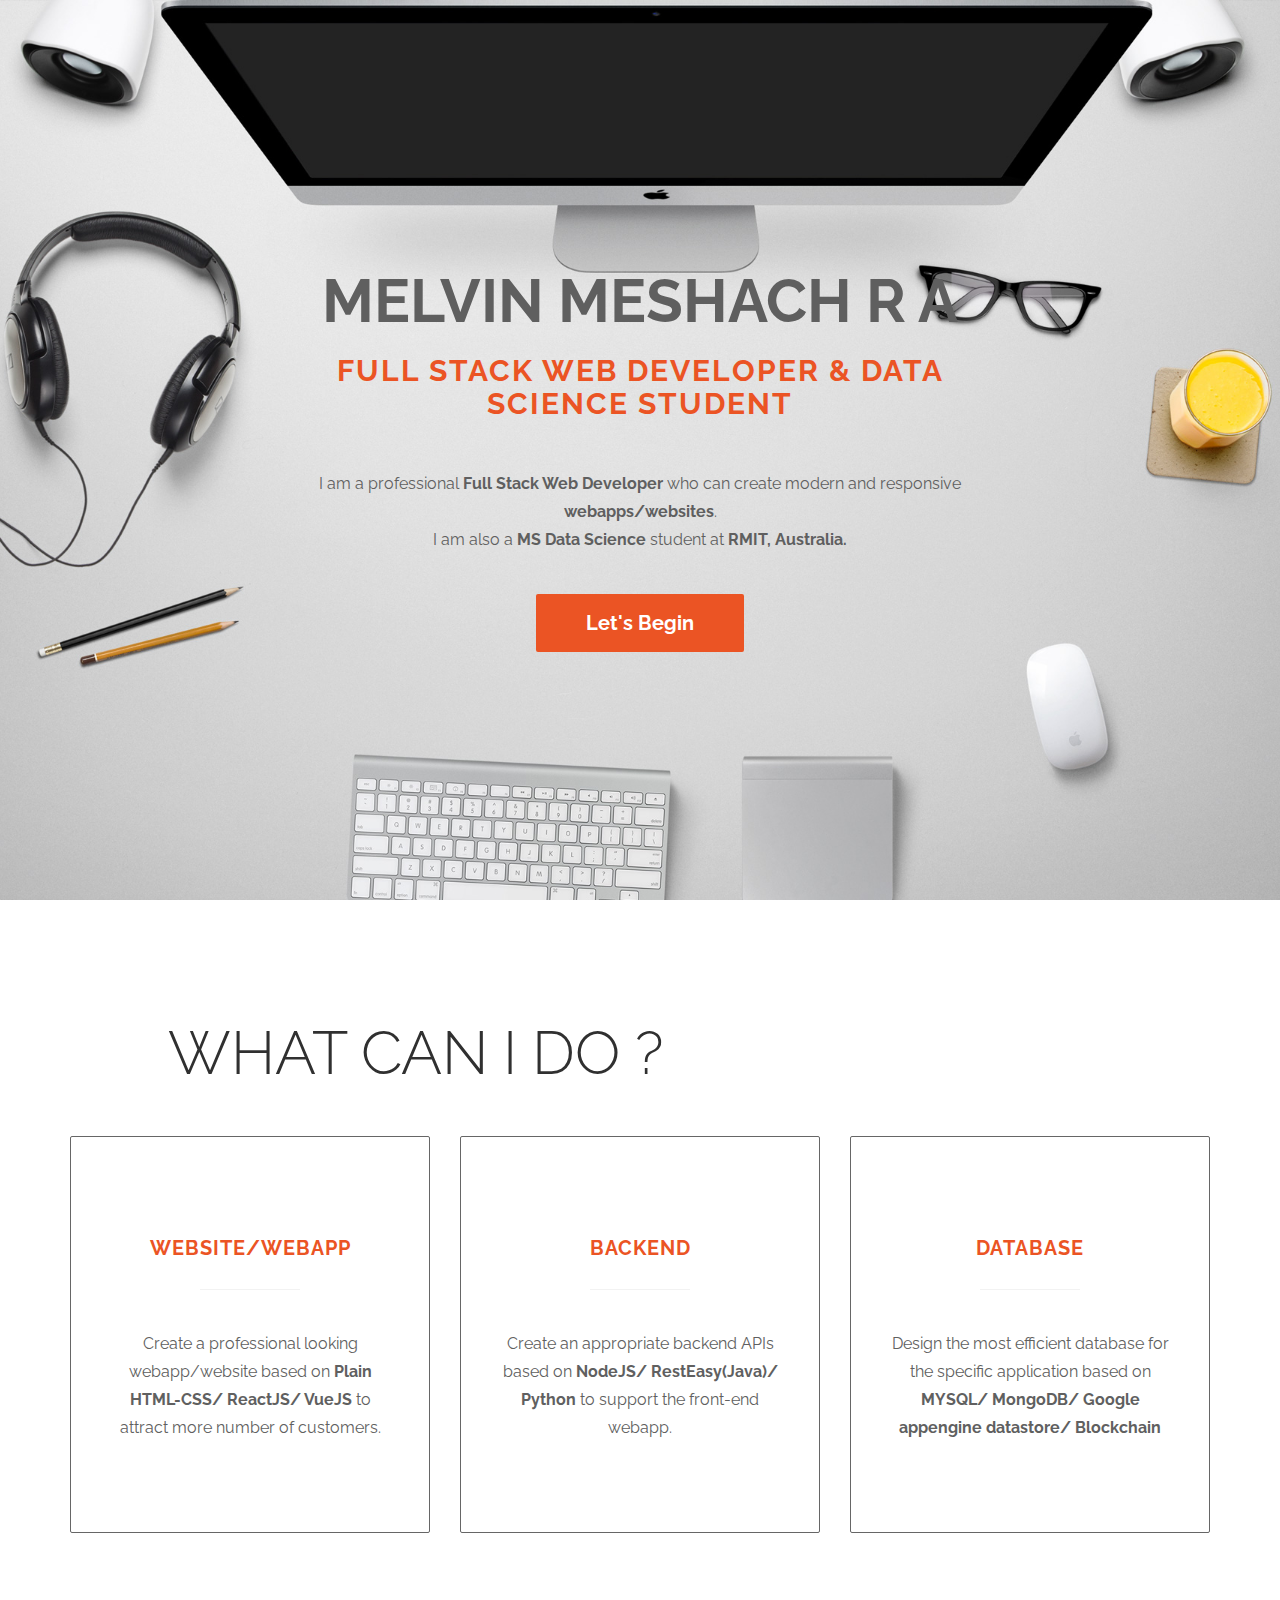
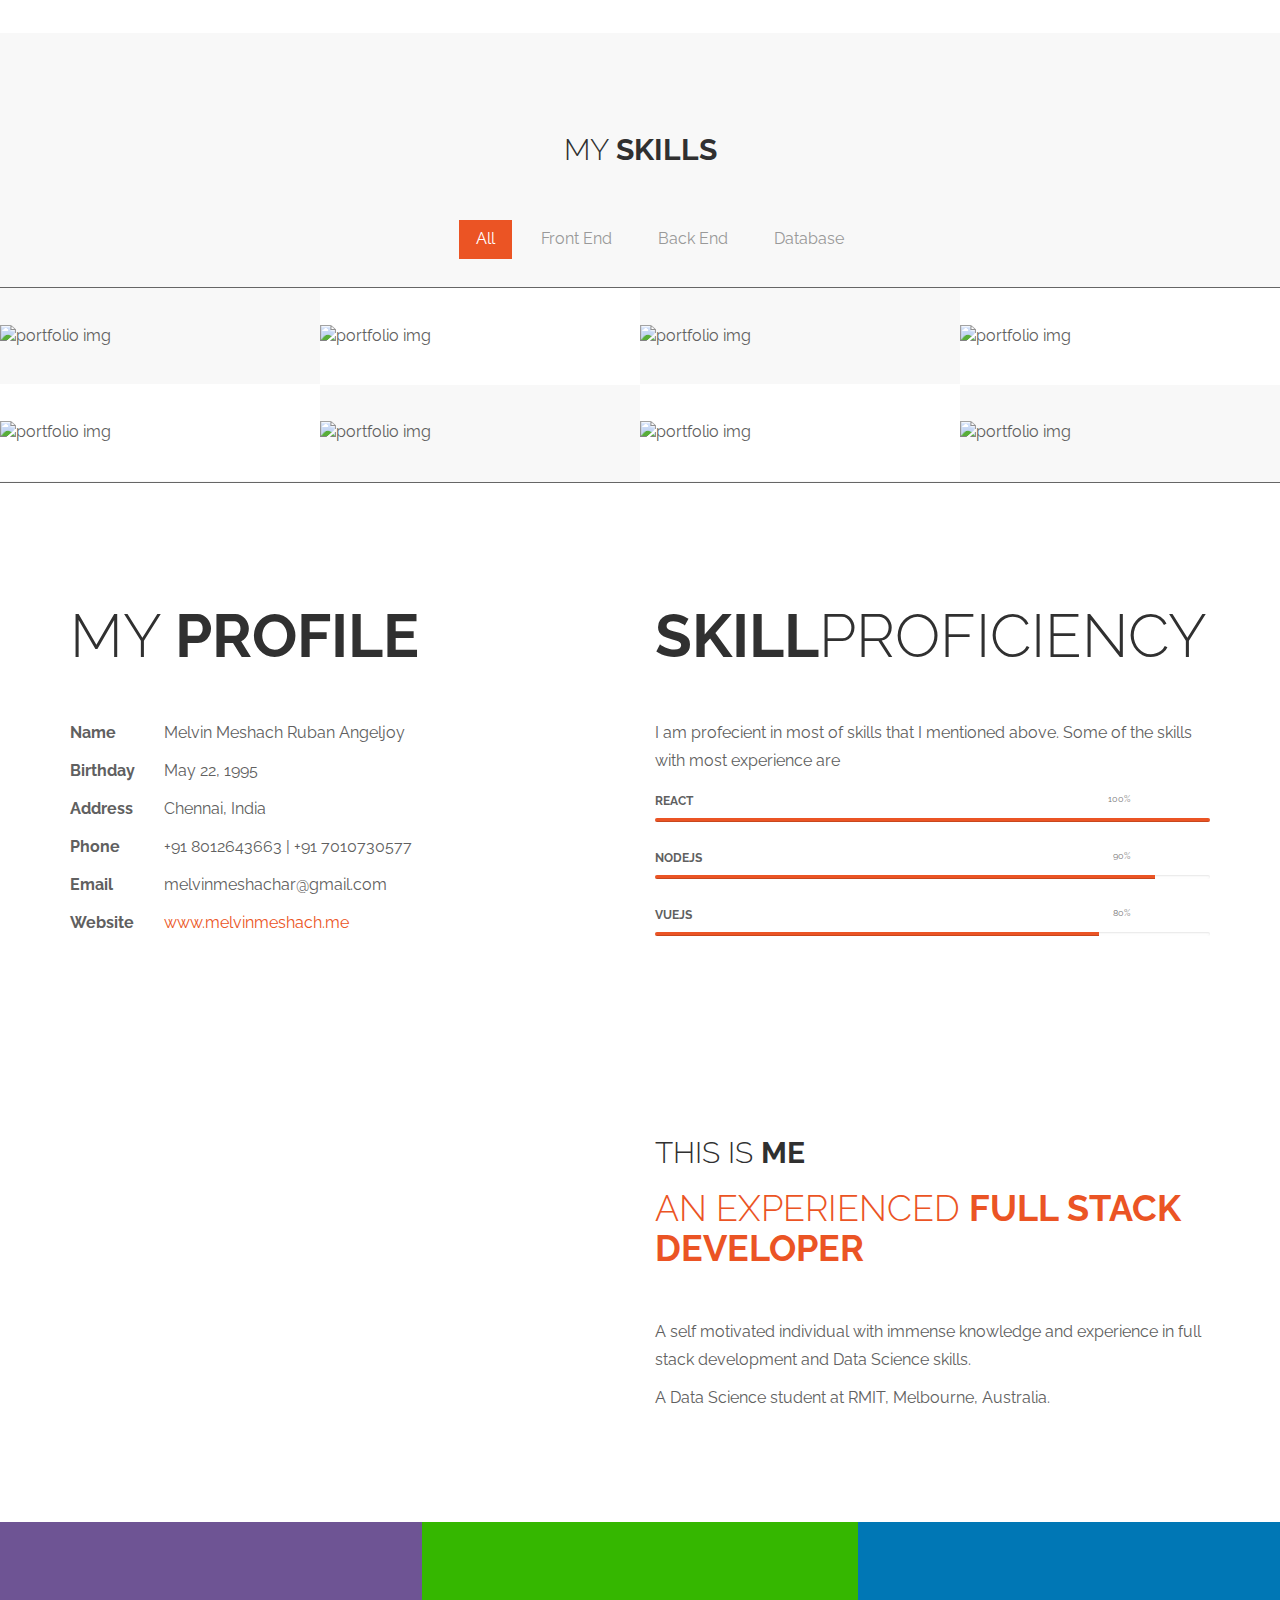
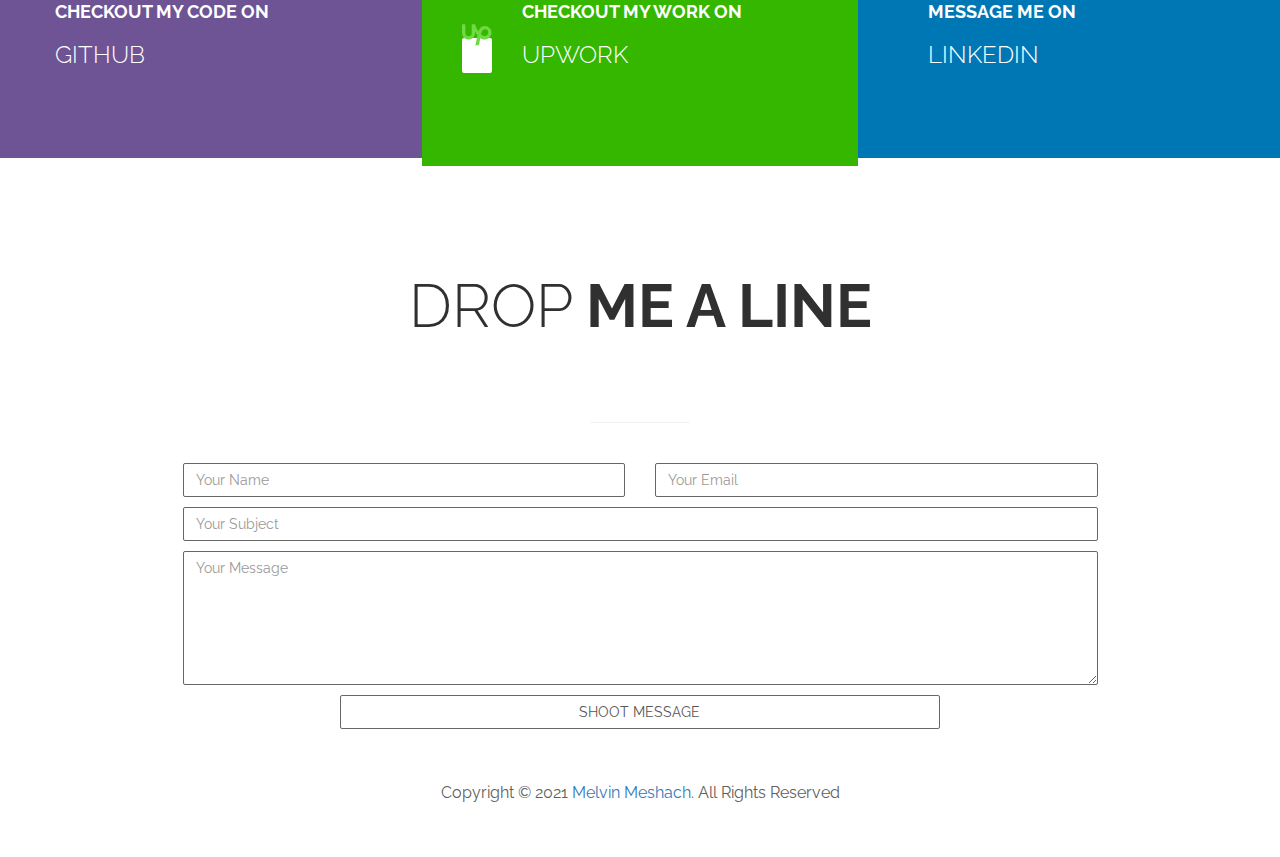
==== index.html @ d0a08695 "Fixed folder issue" ====
<!DOCTYPE html>
<html lang="en">
<head>
	<meta charset="utf-8">
	<meta http-equiv="X-UA-Compatible" content="IE=Edge">
	<meta name="viewport" content="width=device-width, initial-scale=1">
	<meta name="keywords" content="">
	<meta name="description" content="">
	<!-- SITE TITLE -->
	<title>Melvin Meshach's Personal Website</title>

	<!-- STYLESHEETS -->
	<link rel="stylesheet" href="./css/bootstrap.min.css">
	<!-- <link rel="stylesheet" href="css/font-awesome.min1.css"> -->
	<link rel="stylesheet" href="./css/templatemo-style.css">
	<script src="https://kit.fontawesome.com/ac8b53b474.js" crossorigin="anonymous"></script>
	<link href='//fonts.googleapis.com/css?family=Raleway:400,300,600,700' rel='stylesheet' type='text/css'>
<!-- 

Ultra Profile


-->
</head>
<body data-spy="scroll" data-target="#rock-navigation">
	<!-- START NAVIGATION -->
	<div class="navbar navbar-default bs-dos-nav navbar-fixed-top sticky-navigation" role="navigation">
		<div class="container">

			<div class="navbar-header">
				<button class="navbar-toggle" data-toggle="collapse" data-target="#rock-navigation">
					<span class="icon icon-bar"></span>
					<span class="icon icon-bar"></span>
					<span class="icon icon-bar"></span>
				</button>
				<a href="#" class="navbar-brand">Melvin's Profile</a>
			</div>
			<nav class="collapse navbar-collapse" id="rock-navigation">
				<ul class="nav navbar-nav navbar-right main-navigation text-uppercase">
					<li><a href="#home" class="smoothScroll">Home</a></li>
					<li><a href="#work" class="smoothScroll">What can I do?</a></li>
					<li><a href="#myskills" class="smoothScroll">My Skills</a></li>
					<li><a href="#myprofile" class="smoothScroll">My Profile</a></li>
					<li><a href="#about" class="smoothScroll">About</a></li>
					<li><a href="#contact" class="smoothScroll">Contact</a></li>
				</ul>
			</nav>

		</div>
	</div>
	<!-- END NAVIGATION -->

	<!-- START HOME -->
	<section id="home" class="home">
		<div class="container">
			<div class="row">
				<div class="col-md-2 col-sm-1"></div>
				<div class="col-md-8 col-sm-10">
					<h1 class="tm-home-title"><strong>Melvin Meshach R A</strong></h1>
					<h2 class="tm-home-subtitle">Full stack web developer & Data Science Student</h2>
					<p>I am a professional <strong>Full Stack Web Developer</strong> who can create modern and responsive <strong>webapps/websites</strong>.
					<br>
					I am also a <strong>MS Data Science</strong> student at <strong>RMIT, Australia.</strong><br></p>
					<a href="#work" class="btn btn-default smoothScroll tm-view-more-btn">Let's Begin</a>
				</div>
				<div class="col-md-2 col-sm-1"></div>
			</div>
		</div>
	</section>
	<!-- END HOME -->

	<!-- START work -->
	<section id="work" class="tm-padding-top-bottom-100">
		<div class="container">
			<div class="row">
				<div class="col-md-offset-1 col-md-11">
					<h2 class="title">What can I do ?</h2>		
					<!-- <h2 class="tm-home-subtitle">What can I do ?</h2>				 -->
				</div>
				<div class="col-md-4 col-sm-4">
					<div class="work-wrapper">
						<i class="fa fa-code"></i>
						<h3 class="text-uppercase tm-work-h3">Website/Webapp</h3>
						<hr>
						<p>Create a professional looking webapp/website based on <strong>Plain HTML-CSS/ ReactJS/ VueJS</strong> to attract more number of customers.</p>
					</div>
				</div>
				<div class="col-md-4 col-sm-4">
					<div class="work-wrapper">
						<i class="fab fa-node"></i>
						<h3 class="text-uppercase tm-work-h3">Backend</h3>
						<hr>
						<p>Create an appropriate backend APIs based on <strong>NodeJS/ RestEasy(Java)/ Python</strong> to support the front-end webapp.</p>
					</div>
				</div>
				<div class="col-md-4 col-sm-4">
					<div class="work-wrapper">
						<i class="fa fa-database"></i>
						<h3 class="text-uppercase tm-work-h3">Database</h3>
						<hr>
						<p>Design the most efficient database for the specific application based on <strong>MYSQL/ MongoDB/ Google appengine datastore/ Blockchain</strong></p>
					</div>
				</div>
			</div>
		</div>
	</section>
	<!-- END work -->

	<!-- START PORTFOLIO -->
	<section id="myskills" class="tm-portfolio">
		<div class="container">
			<div class="row">
				<div class="col-md-12 wow bounce">
					<div class="title">
						<h2 class="tm-portfolio-title">My <strong>Skills</strong></h2>
					</div>

					<!-- START ISO SECTION -->
					<div class="iso-section">
						<ul class="filter-wrapper clearfix">
							<li><a href="#" class="opc-main-bg selected" data-filter="*">All</a></li>
							<li><a href="#" class="opc-main-bg" data-filter=".front-end">Front End</a></li>
							<li><a href="#" class="opc-main-bg" data-filter=".back-end">Back End</a></li>
							<li><a href="#" class="opc-main-bg" data-filter=".data-base">Database</a></li>
						</ul>
						<div class="iso-box-section">
							<div class="iso-box-wrapper col4-iso-box">
								<div class="iso-box front-end col-md-3 col-sm-3 col-xs-12">
									<div class="portfolio-thumb">
										<img src="https://www.vectorlogo.zone/logos/reactjs/reactjs-ar21.svg" class="fluid-img" alt="portfolio img">
										<div class="portfolio-overlay">
											<h3 class="portfolio-item-title">React JS</h3>
											<p>Interactive and Responsive UI development using React JS along with various React based libraries.</p>
										</div>
									</div>
								</div>
								<div class="iso-box front-end col-md-3 col-sm-3 col-xs-12">
									<div class="portfolio-thumb even">
										<img src="https://www.vectorlogo.zone/logos/vuejs/vuejs-ar21.svg" class="fluid-img" alt="portfolio img">
										<div class="portfolio-overlay">
											<h3 class="portfolio-item-title">Vue JS</h3>
											<p>Interactive and Responsive UI development using Vue JS along with various Vue based libraries.</p>
										</div>
									</div>
								</div>
								<div class="iso-box back-end col-md-3 col-sm-3 col-xs-12">
									<div class="portfolio-thumb">
										<img src="https://www.vectorlogo.zone/logos/nodejs/nodejs-ar21.svg" class="fluid-img" alt="portfolio img">
										<div class="portfolio-overlay">
											<h3 class="portfolio-item-title">Node JS</h3>
											<p>Efficient backend service development using Node JS.</p>
										</div>
									</div>
								</div>
								<div class="iso-box data-base col-md-3 col-sm-3 col-xs-12">
									<div class="portfolio-thumb even">
										<img src="https://www.vectorlogo.zone/logos/mysql/mysql-ar21.svg" class="fluid-img" alt="portfolio img">
										<div class="portfolio-overlay">
											<h3 class="portfolio-item-title">MY SQL</h3>
											<p>Efficient structured database design using MYSQL.</p>
										</div>
									</div>
								</div>
								<div class="iso-box data-base col-md-3 col-sm-3 col-xs-12">
									<div class="portfolio-thumb even">
										<img src="https://www.vectorlogo.zone/logos/mongodb/mongodb-ar21.svg" class="fluid-img" alt="portfolio img">
										<div class="portfolio-overlay">
											<h3 class="portfolio-item-title">MONGO DB</h3>
											<p>Efficient NoSQL database design and development using MongoDB.</p>
										</div>
									</div>
								</div>
								<div class="iso-box front-end back-end col-md-3 col-sm-3 col-xs-12">
									<div class="portfolio-thumb">
										<img src="https://www.vectorlogo.zone/logos/typescriptlang/typescriptlang-ar21.svg" class="fluid-img" alt="portfolio img">
										<div class="portfolio-overlay">
											<h3 class="portfolio-item-title">Typescript</h3>
											<p>Structured JS code using Typescript.</p>
										</div>
									</div>
								</div>
								<div class="iso-box data-base col-md-3 col-sm-3 col-xs-12">
									<div class="portfolio-thumb even">
										<img src="https://www.vectorlogo.zone/logos/elastic/elastic-ar21.svg" class="fluid-img" alt="portfolio img">
										<div class="portfolio-overlay">
											<h3 class="portfolio-item-title">Elasticsearch</h3>
											<p>Efficient Elasticsearch storage solutions for fastest retrival.</p>
										</div>
									</div>
								</div>
								<div class="iso-box data-base col-md-3 col-sm-3 col-xs-12">
									<div class="portfolio-thumb">
										<img src="https://www.vectorlogo.zone/logos/redis/redis-ar21.svg" class="fluid-img" alt="portfolio img">
										<div class="portfolio-overlay">
											<h3 class="portfolio-item-title">Redis</h3>
											<p>Efficient Redis based applications such as database, cache and event based applications.</p>
										</div>
									</div>
								</div>
							</div>
						</div>
					</div>
				</div>
			</div>
		</div>
	</section>
	<!-- END PORTFOLIO -->

	<!-- START RESUME -->
	<section id="myprofile" class="tm-padding-top-bottom-100">
		<div class="container">
			<div class="row">
				<div class="col-md-6 col-sm-6">					
					<h2 class="title">My <strong>Profile</strong></h2>
					<p><span class="tm-info-label">Name</span> Melvin Meshach Ruban Angeljoy</p>
					<p><span class="tm-info-label">Birthday</span> May 22, 1995</p>
					<p><span class="tm-info-label">Address</span> Chennai, India</p>
					<p><span class="tm-info-label">Phone</span> +91 8012643663 | +91 7010730577</p>
					<p><span class="tm-info-label">Email</span> melvinmeshachar@gmail.com</p>
					<p><span class="tm-info-label">Website</span> <a href="#" class="tm-red-text">www.melvinmeshach.me</a></p>
				</div>
				<div class="col-md-6 col-sm-6">
					<h2 class="title"><strong>Skill</strong>Proficiency</h2>
					<p>I am profecient in most of skills that I mentioned above. Some of the skills with most experience are</p>
					<h4 class="tm-progress-label">React <small class="progress-percent-small">100%</small></h4>
					<div class="progress tm-progress">
						<div class="progress-bar progress-bar-danger" role="progressbar" aria-valuenow="100" aria-valuemin="0" aria-valuemax="100" style="width: 100%;"></div>
					</div>
					<h4 class="tm-progress-label">NodeJS <small class="progress-percent-small">90%</small></h4>
					<div class="progress tm-progress">
						<div class="progress-bar progress-bar-danger" role="progressbar" aria-valuenow="90" aria-valuemin="0" aria-valuemax="100" style="width: 90%;"></div>
					</div>
					<h4 class="tm-progress-label">VueJS <small class="progress-percent-small">80%</small></h4>
					<div class="progress tm-progress">
						<div class="progress-bar progress-bar-danger" role="progressbar" aria-valuenow="80" aria-valuemin="0" aria-valuemax="100" style="width: 80%;"></div>
					</div>
				</div>
			</div>
		</div>
	</section>
	<!-- END RESUME -->

	<!-- START ABOUT -->
	<section id="about" class="tm-about">
		<div class="container">
			<div class="row">
				<div class="col-md-offset-6 col-md-6 col-sm-offset-6 col-sm-7">
					<div class="title">
						<h2>This is <strong>me</strong></h2>
						<h1 class="tm-red-text">An experienced <strong>Full Stack Developer</strong></h1>
					</div>
					<p>A self motivated individual with immense knowledge and experience in full stack development and Data Science skills.</p>
					<p>A Data Science student at RMIT, Melbourne, Australia.</p>
				</div>
			</div>
		</div>
	</section>
	<!-- END ABOUT -->

	<!-- START SOCIAL -->
	<section id="social" class="tm-social">
		<div class="container">
			<div class="row">
				<div class="col-md-4 col-sm-4 wow rotateInUpLeft" data-wow-delay="0.3s">
					<a href="https://github.com/melvinmeshach" target="_blank" rel="noopener noreferrer">
						<div class="media github">
							<!-- <a href="https://github.com/melvinmeshach" target="_blank" rel="noopener noreferrer"> -->
								<div class="media-object pull-left">
									<i class="fa fa-github"></i>
								</div>
								<div class="media-body">
									<h4 class="media-heading tm-social-title">Checkout my code on</h4>
									<h3>Github</h3>
								</div>
							<!-- </a> -->
						</div>
					</a>
				</div>
				<div class="col-md-4 col-sm-4 wow rotateInUpLeft" data-wow-delay="0.9s">
					<a href="https://www.upwork.com/freelancers/~0114f1d55782e470f5" target="_blank" rel="noopener noreferrer">
						<div class="media upwork">
							<div class="media-object pull-left">
								<i class="fa">
									<svg xmlns="http://www.w3.org/2000/svg" viewBox="0 0 65 65" width="64" height="64" style="width: 30px;"><path d="M49.487 15.034c-6.86.033-12.074 4.57-14.026 11.8-3.275-5.04-5.83-10.805-7.295-15.672l-7.22.034.1 19.138a6.861 6.861 0 0 1-13.722.065l-.1-19.138L0 11.296.1 30.435C.128 38.377 6.474 44.67 14.24 44.63s14.055-6.386 14.02-14.33l-.015-3.25c1.456 2.88 3.276 5.94 5.276 8.64l-4.415 21.144 7.4-.034 3.18-15.362c2.896 1.793 6.15 2.86 9.94 2.842C57.57 44.245 64.04 37.717 64 29.41c-.036-7.946-6.568-14.413-14.512-14.377zm.103 21.846c-2.888.013-5.782-1.236-8.138-3.213l.708-2.9v-.182c.528-3.074 2.126-8.316 7.542-8.34a7.244 7.244 0 0 1 7.257 7.188c-.163 4.153-3.577 7.42-7.37 7.437z" fill="#6fda44"></path></svg>
								</i>
							</div>
							<div class="media-body">
								<h4 class="media-heading tm-social-title">Checkout my work on</h4>
								<h3>Upwork</h3>
							</div>
						</div>
					</a>
				</div>
				<div class="col-md-4 col-sm-4 wow rotateInUpLeft" data-wow-delay="0.6s">
					<a href="https://www.linkedin.com/in/melvin-meshach-68825868/" target="_blank" rel="noopener noreferrer">
						<div class="media linkedin">
							<div class="media-object pull-left">
								<i class="fa fa-linkedin"></i>
							</div>
							<div class="media-body">
								<h4 class="media-heading tm-social-title">Message me on</h4>
								<h3>linkedin</h3>
							</div>
						</div>
					</a>
				</div>
				
			</div>
		</div>
	</section>
	<!-- END SOCIAL -->

	<!-- START CONTACT -->
	<section id="contact" class="tm-contact">
		<div class="container">
			<div class="row">
				<div class="col-md-12">					
					<h2 class="title">Drop <strong>me a line</strong></h2>
					<h6 class="success">Message sent!</h6>
					<hr>					
				</div>
				<div class="col-md-1 col-sm-1"></div>
				<div class="col-md-10 col-sm-10">
					<form onsubmit="formSubmit(event);" method="post">
						<div class="col-md-6 col-sm-6">
							<input class="form-control" type="text" placeholder="Your Name">
						</div>
						<div class="col-md-6 col-sm-6">
							<input class="form-control" type="email" placeholder="Your Email">
						</div>
						<div class="col-md-12 col-sm-12">
							<input class="form-control" type="text" placeholder="Your Subject">
							<textarea class="form-control" placeholder="Your Message" rows="6"></textarea>
						</div>
						<div class="col-md-offset-2 col-md-8 col-sm-offset-2 col-sm-8">
							<input class="form-control" type="submit" value="SHOOT MESSAGE">
						</div>
					</form>
				</div>
				<div class="col-md-1 col-sm-1"></div>
				<div class="col-md-12 col-sm-12">
					<p>Copyright &copy; 2021 <a rel="nofollow noopener" href="https://www.melvinmeshach.me">Melvin Meshach</a>. All Rights Reserved</p>
				</div>
			</div>
		</div>
	</section>
	<!-- END CONTACT -->
	<script src="./js/jquery.js"></script>
	<script src="./js/axios.min.js"></script>
	<script src="./js/bootstrap.min.js"></script>
	<script src="./js/smoothscroll.js"></script>
	<script src="./js/jquery.nav.js"></script>
	<script src="./js/isotope.js"></script>
	<script src="./js/imagesloaded.min.js"></script>
	<script src="./js/custom.js"></script>
</body>
</html>
---- css/templatemo-style.css ----
body {
  background: #ffffff;
  font-family: 'Raleway', sans-serif;
  font-size: 16px;
  color: #606060;
  position: relative;
}
html, body {
  width: 100%;
  overflow-x: hidden;
}
h1,h2,h3 { font-weight: 300; }
p { line-height: 28px; }
hr {
  border-color: #f2f2f2;
  width: 100px;
  margin-bottom: 40px;
}
.title {
  color: #303030;
  font-size: 60px;
  padding-bottom: 40px;
  text-transform: uppercase;
}

/* START NAVIGATION */
.sticky-navigation { opacity: 0; }
.navbar-default {
  background: #fff;
  border: none;
  -webkit-box-shadow: 0 2px 8px 0 rgba(50, 50, 50, 0.08);
          box-shadow: 0 2px 8px 0 rgba(50, 50, 50, 0.08);
  margin: 0;
  padding: 0;
}
.navbar-default .navbar-brand {
  color: #212227;
  font-weight: bold;
  font-size: 30px;
  line-height: 45px;
  padding: 10px 0 0 12px;
}
.navbar-default .navbar-nav li a {
  color: #202020;
  font-size: 13px;
  font-weight: bold;
  line-height: 45px;
  letter-spacing: 1px;
}
.navbar-default .navbar-nav li a:hover { color: #eb5424; }
.navbar-default .navbar-nav > li > a:hover,
.navbar-default .navbar-nav > li > a:focus {
  color: #eb5424;
  background-color: transparent;
}
.navbar-default .navbar-nav > .active > a,
.navbar-default .navbar-nav > .active > a:hover,
.navbar-default .navbar-nav > .active > a:focus {
  color: #eb5424;
  background-color: transparent;
}
.navbar-default .navbar-toggle {
  border: none;
  padding-top: 10px;
}
.navbar-default .navbar-toggle .icon-bar {
  background: #eb5424;
  border-color: transparent;
}
.navbar-default .navbar-toggle:hover,
.navbar-default .navbar-toggle:focus { background-color: transparent }
/* END NAVIGATION */

/* START HOME */
.home {
  background: url('../images/home-bg.jpg');
  background-size: cover;
  background-attachment: fixed;
  background-position: center center;
  color: #5f5f5f;
  display: -webkit-box;
  display: -webkit-flex;
  display: -ms-flexbox;
  display: flex;
  -webkit-box-align: center;
  -webkit-align-items: center;
      -ms-flex-align: center;
          align-items: center;
  text-align: center;  
  height: 100vh;
}
.tm-home-title,
 .tm-home-subtitle {
  text-transform: uppercase;
 }
.tm-home-title { font-size: 60px; }
.tm-home-subtitle {
  color: #eb5424;
  font-weight: bold;
  padding-bottom: 40px;
  letter-spacing: 2px;
}
.tm-view-more-btn {
  background: #eb5424;
  color: #ffffff;
  border: none;
  border-radius: 2px;
  font-size: 20px;
  font-weight: 700;
  margin-top: 30px;
  padding: 15px 50px;
  -webkit-transition: all 0.6s ease-in;
          transition: all 0.6s ease-in;
}
.tm-view-more-btn:hover {
  background: #ffffff;
  color: #eb5424;
}
/* END HOME */

/* START WORK */
.tm-padding-top-bottom-100 {
  padding-top: 100px;
  padding-bottom: 100px;
}
.tm-work-h3 {
  color: #eb5424;
  font-size: 20px;
  font-weight: bold;
  letter-spacing: 1px;
  padding-bottom: 10px;
}
.work-wrapper {
  border: 1px solid #666;
  border-radius: 2px;
  text-align: center;
  padding: 80px 40px 80px 40px;
  -webkit-transition: all 0.6s ease-in;
          transition: all 0.6s ease-in;
}
.work-wrapper:hover { border-color: #eb5424; }
.work-wrapper .fa,
.work-wrapper .fab {
  color: #888888;
  font-size: 60px;
  padding-bottom: 40px;
}
/* END WORK */

/* START PORTFOLIO */
.tm-portfolio {
  background: #f8f8f8;
  padding-top: 80px;
}
.tm-portfolio .container {
  width: 100%;
  padding: 0;
  margin: 0;
}
.tm-portfolio .col-md-3,
 .tm-portfolio .col-sm-3 {
  padding: 0;
  margin: 0;
}
.tm-portfolio-title {
  text-align: center;
  text-transform: uppercase;
}
.portfolio-item-title {
  font-weight: bold;
  margin-top: 10px;
  text-transform: uppercase;
}
.portfolio-thumb {
  overflow: hidden;
  margin: 0;
  position: relative;
  padding: 37px 0;
}
.portfolio-thumb.even {
  background-color: white;
}
.portfolio-overlay {
  display: -webkit-box;
  display: -webkit-flex;
  display: -ms-flexbox;
  display: flex;
  -webkit-box-orient: vertical;
  -webkit-box-direction: normal;
  -webkit-flex-direction: column;
      -ms-flex-direction: column;
          flex-direction: column;
  -webkit-box-pack: center;
  -webkit-justify-content: center;
      -ms-flex-pack: center;
          justify-content: center;
  background: #eb5424;
  color: #ffffff;
  top: 0;
  right: 0;
  left: 0;
  bottom: 0;
  width: 100%;
  height: 100%;  
  padding: 0 40px;
  text-align: center;
  position: absolute;
  opacity: 0;
  transition: all 0.4s ease-in-out;
  -webkit-transition: all 0.4s ease-in-out;
  -moz-transition: all 0.4s ease-in-out;
  -ms-transition: all 0.4s ease-in-out;
}
.portfolio-thumb:hover .portfolio-overlay {
  opacity: 0.8;  
  -webkit-transform: scale(1.0);
  -ms-transform: scale(1.0);
  transform: scale(1.0);
}
.portfolio-overlay .fa {
  border: 1px solid #666;
  border-radius: 0;
  color: #666;
  width: 40px;
  height: 40px;
  line-height: 40px;
  text-align: center;
  text-decoration: none;
  margin-right: 6px;
  margin-bottom: 10px;
}

/* FILTER CSS */
.filter-wrapper {
  width: 100%;
  margin: 0 0 24px 0;
  overflow: hidden;
  text-align: center;
}
.filter-wrapper li {
  display: inline-block;
  margin: 4px;
}
.filter-wrapper li a {
  color: #999999;
  padding: 8px 17px;
  display: block;
  text-decoration: none;
  transition: all 0.4s ease-in-out;
  -webkit-transition: all 0.4s ease-in-out;
  -moz-transition: all 0.4s ease-in-out;
  -ms-transition: all 0.4s ease-in-out;
}
.filter-wrapper li a:focus,
 .filter-wrapper li a:hover,
 .filter-wrapper li a.selected {
  background: #eb5424;
  border-color: transparent;
  color: #ffffff;
}

/* ISOTOPE BOX CSS */
.iso-box-section { 
  width: 100%;
  border-width: 1px 0;
  border-style: solid;
  border-color: #666;
}
.iso-box-wrapper {
  width: 100%;
  padding: 0;
  clear: both;
  position: relative;
}
.iso-box {
  position: relative;
  min-height: 50px;
  float: left;
  overflow: hidden;
  margin-bottom: 20px;
}
.iso-box > a {
  display: block;
  width: 100%;
  height: 100%;
  overflow: hidden;
}
.iso-box > a {
  display: block;
  width: 100%;
  height: 100%;
  overflow: hidden;
}
.fluid-img {
  width: 100%;
  display: block;
  height: auto;
}
/* END PORTFOLIO */

/* START RESUME */
.tm-red-text { color: #eb5424; }
.tm-info-label {
  font-weight: bold;
  display: inline-block;
  width: 90px;
}
.tm-progress {
  background: #fff;
  border-radius: 2px;
  height: 4px;
}
.progress-bar-danger { background: #eb5424; }
.tm-progress-label {
  font-size: 12px;
  font-weight: bold;
  padding-top: 10px;
  text-transform: uppercase;
}
.progress-percent-small {
  display: block;
  float: right;
  padding-right: 80px;
}
/* END RESUME */

/* START ABOUT */
.tm-about {
  background: url('../images/about-bg.jpg');
  background-size: cover;
  background-attachment: fixed;
  background-position: center center;
  padding-top: 60px;
  padding-bottom: 100px;
}
/* END ABOUT */

/* START SOCIAL */
.tm-social {
  text-transform: uppercase;
}
.tm-social .container {
  width: 100%;
  padding: 0;
  margin: 0;
}
.tm-social .col-md-4 {
  padding: 0;
  margin: 0;
}
.github:hover,
.linkedin:hover,
.upwork:hover {
  background: #202020;
}
.github { background: #6e5494; }
.linkedin { background: #0077b5; }
.upwork { background: #35b700; }

.fa-github:before{
  color: #6e5494;
}

.fa-linkedin:before{
  color: #0077b5;
}

.media {
  padding: 80px 40px 80px 40px;
  -webkit-transition: all 0.6s ease-in;
          transition: all 0.6s ease-in;
}
.tm-social a {
  color: #ffffff;
  display: inline-block;
  text-decoration: none;
}
.tm-social .media .fa {
  background: #ffffff;
  border-radius: 2px;
  color: #707070;
  font-size: 30px;
  width: 60px;
  height: 60px;
  line-height: 60px;
  text-align: center;
  margin-right: 20px;
}
.tm-social-title {
  font-family: 'Raleway', sans-serif;
  font-weight: bold;
}
/* END SOCIAL */

/* START CONTACT */
.tm-contact {
  text-align: center;
  padding-top: 80px;
  padding-bottom: 40px;
}
.form-control {
  background: transparent;
  border: 1px solid #666;
  border-radius: 2px;
  -webkit-box-shadow: none;
          box-shadow: none;
  margin-bottom: 10px;
  -webkit-transition: all 0.6s ease-in;
          transition: all 0.6s ease-in;
}
.form-control:focus,
 .form-control:hover {
  background: #cfcfcf;
}
.form-control.error{
  border-color: #eb5424;
}
input { height: 50px; }
.tm-contact p { padding-top: 40px; }
.tm-contact .success{
  visibility: hidden;
}
/* END CONTACT */

@media screen and (max-device-width: 1024px){
  .home {
    background-attachment: scroll;
  }
}

/* START MEDIA 980 */
@media screen and (max-width:980px){
  .portfolio-overlay  { padding-top: 10px; }
}
/* END MEDIA 980 */

@media screen and (max-width: 767px) {
  .tm-home-title { font-size: 40px; }
}

/* START MEDIA 360 */
@media screen and (max-width:360px){
  .navbar-default .navbar-brand {  padding-top: 2px; }
}
/* END MEDIA 360 */
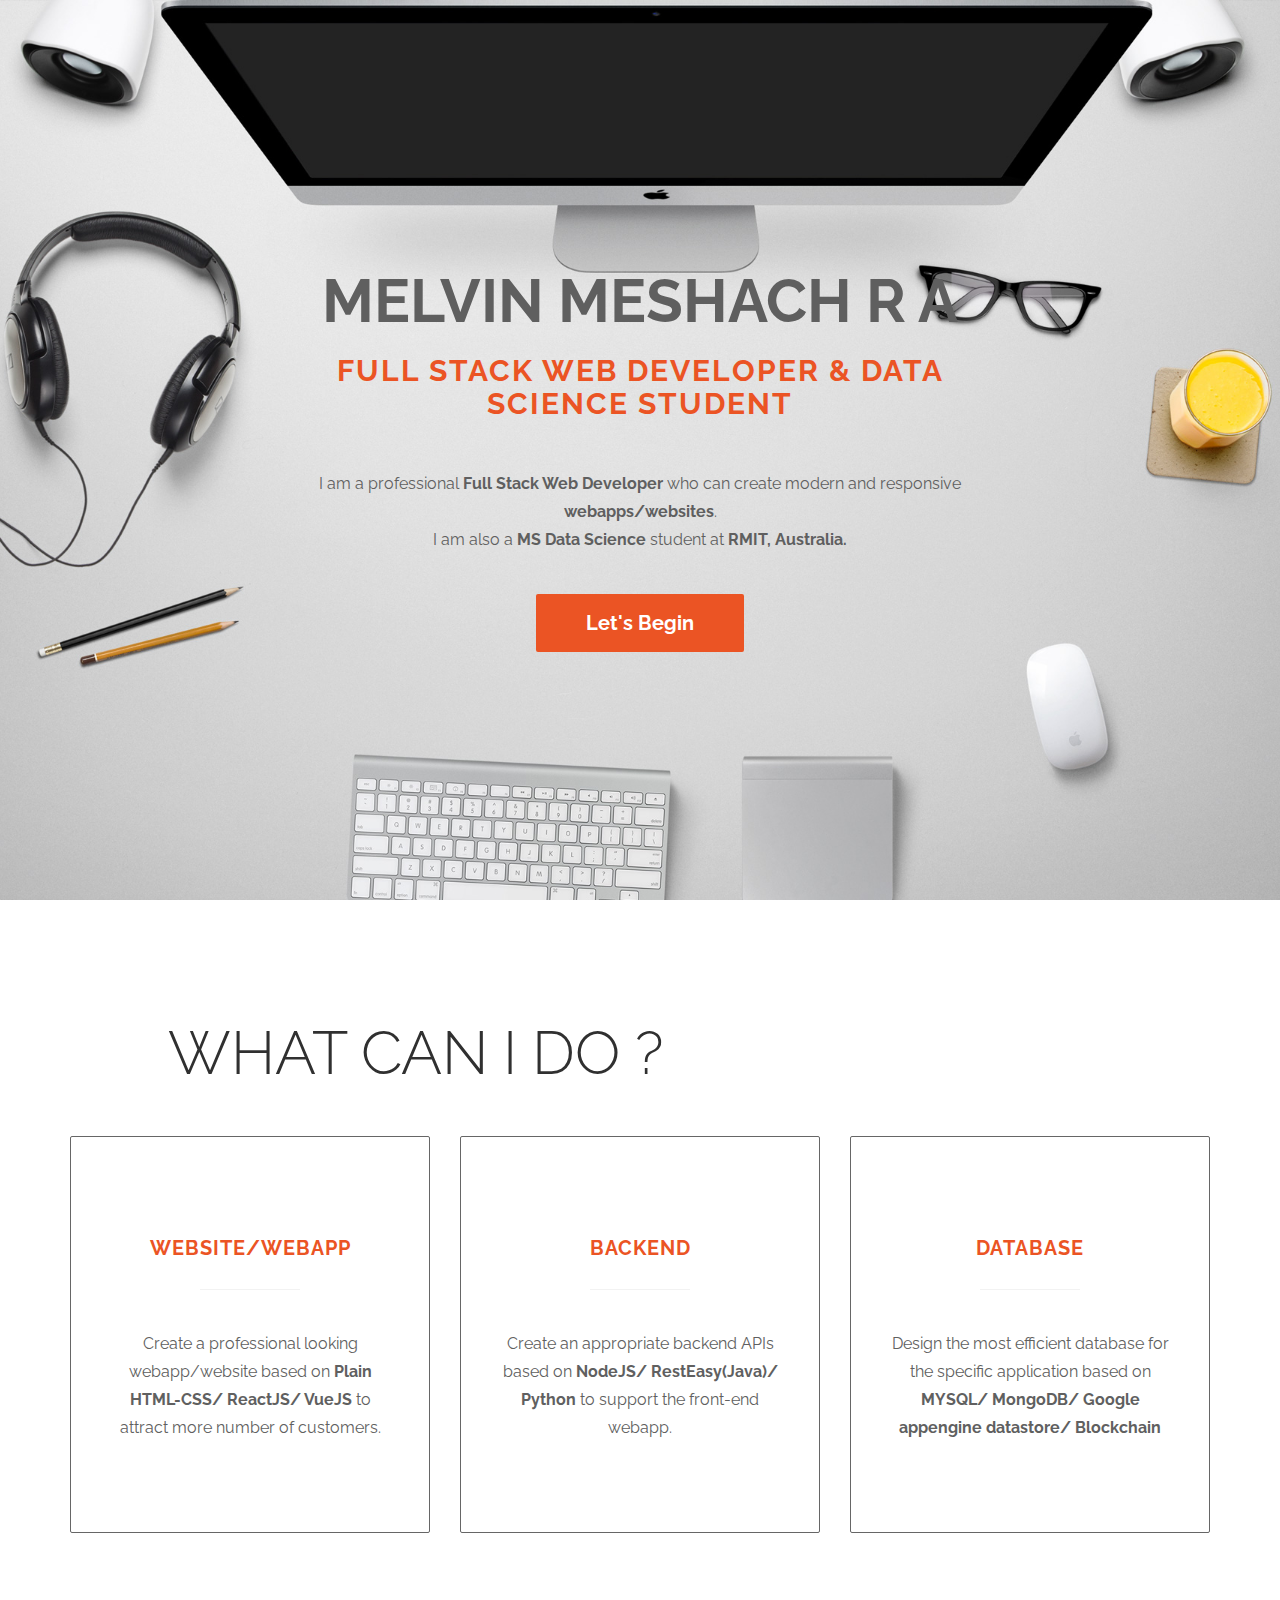
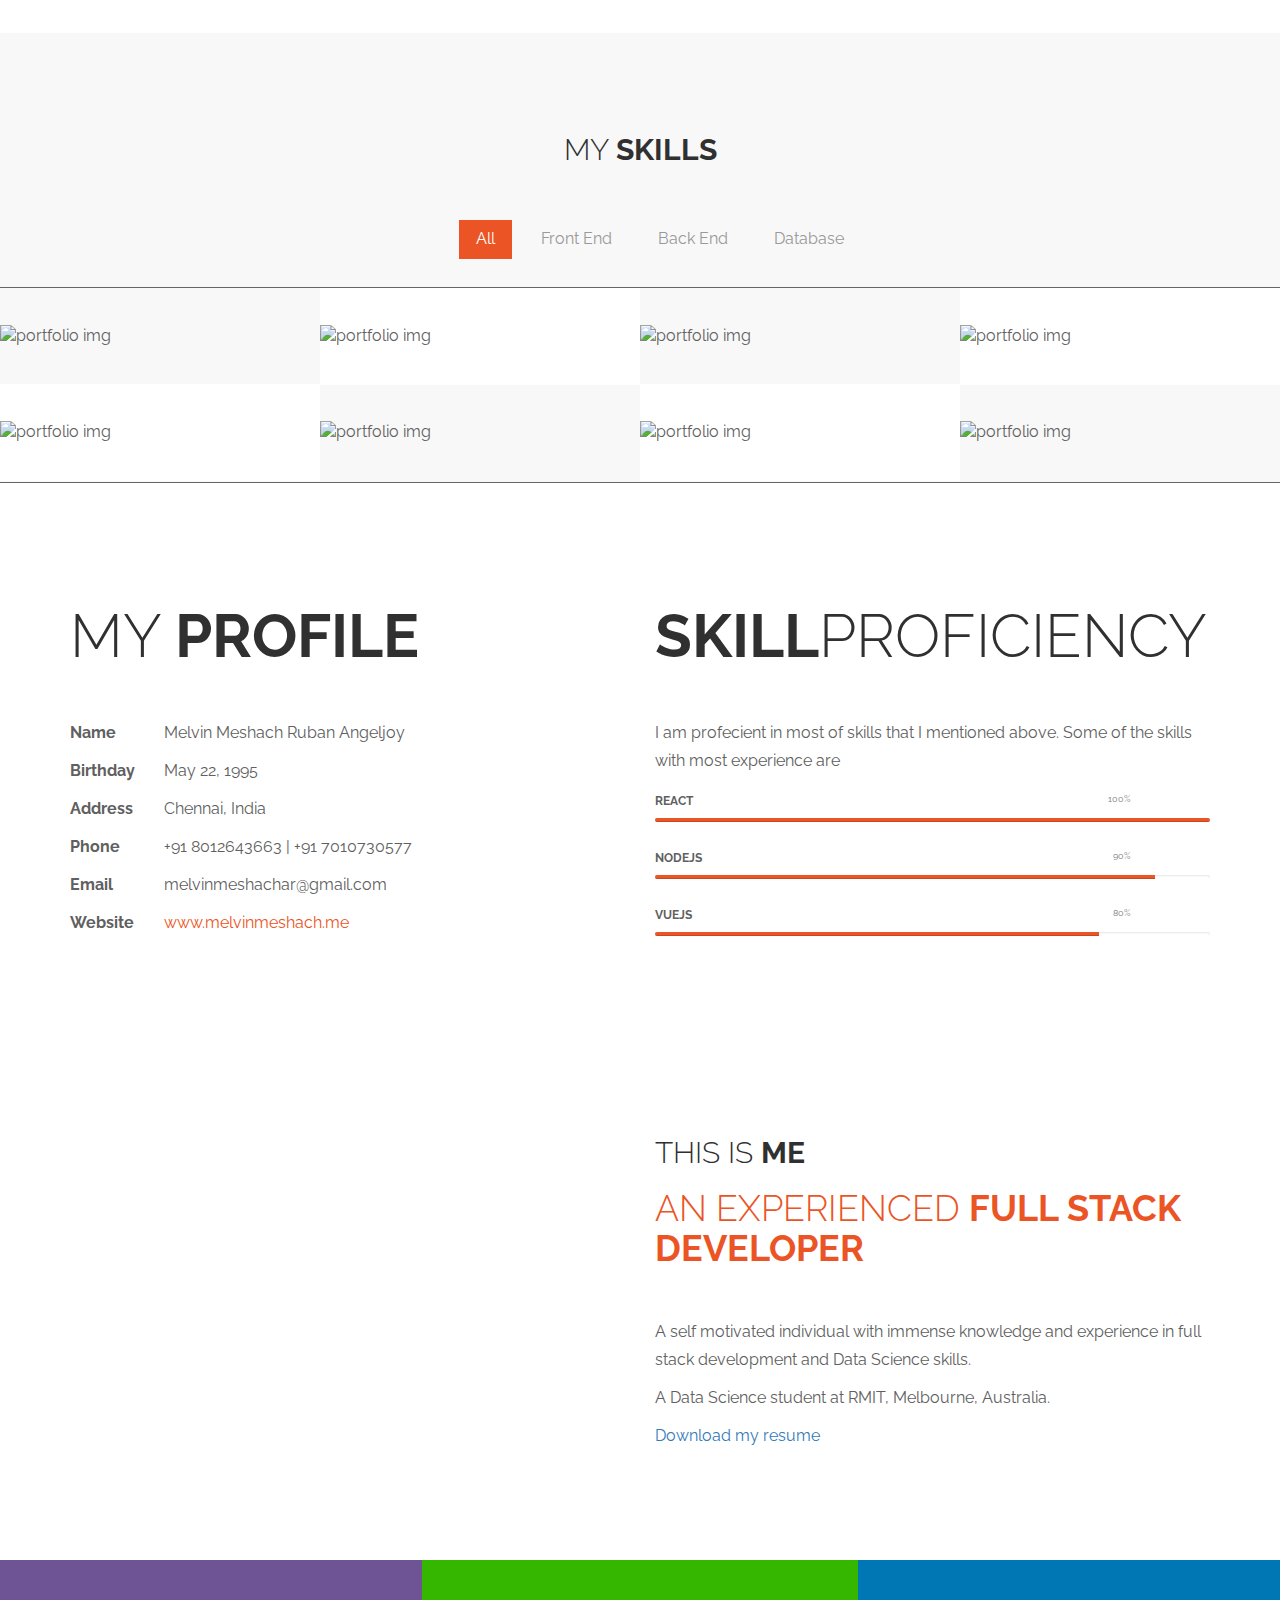
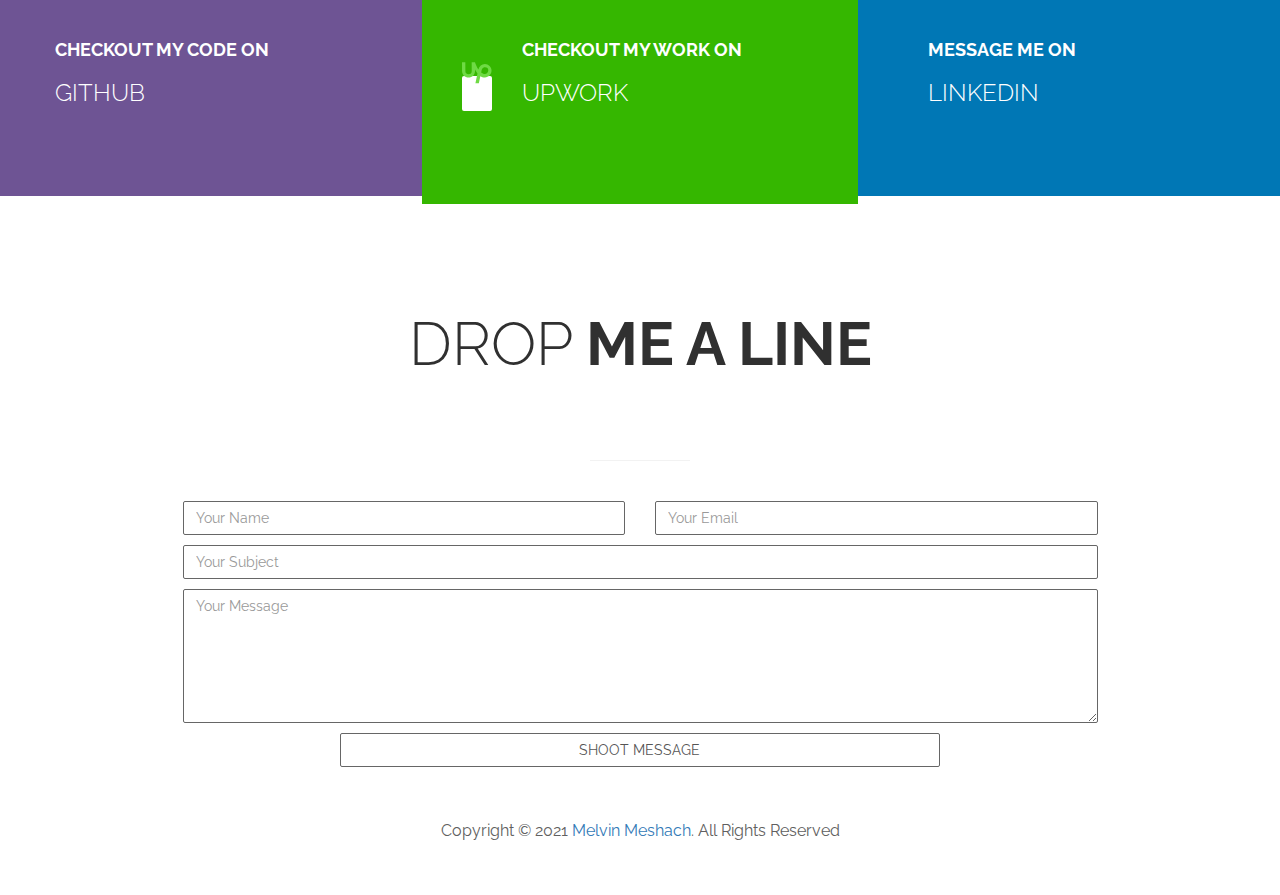
==== commit 7e2e35b7: "change for copyrights and resume link" ====
--- a/index.html
+++ b/index.html
@@ -251,6 +251,7 @@
 					</div>
 					<p>A self motivated individual with immense knowledge and experience in full stack development and Data Science skills.</p>
 					<p>A Data Science student at RMIT, Melbourne, Australia.</p>
+					<p><a href="https://drive.google.com/file/d/192rk7c0BDY4xQx48beV5sjCEztzbWA8e/view" target="_blank">Download my resume</a></p>
 				</div>
 			</div>
 		</div>
@@ -339,7 +340,7 @@
 				</div>
 				<div class="col-md-1 col-sm-1"></div>
 				<div class="col-md-12 col-sm-12">
-					<p>Copyright &copy; 2021 <a rel="nofollow noopener" href="https://www.melvinmeshach.me">Melvin Meshach</a>. All Rights Reserved</p>
+					<p>Copyright &copy; 2021 <a rel="nofollow noopener" href="https://melvinmeshach.github.io">Melvin Meshach</a>. All Rights Reserved</p>
 				</div>
 			</div>
 		</div>
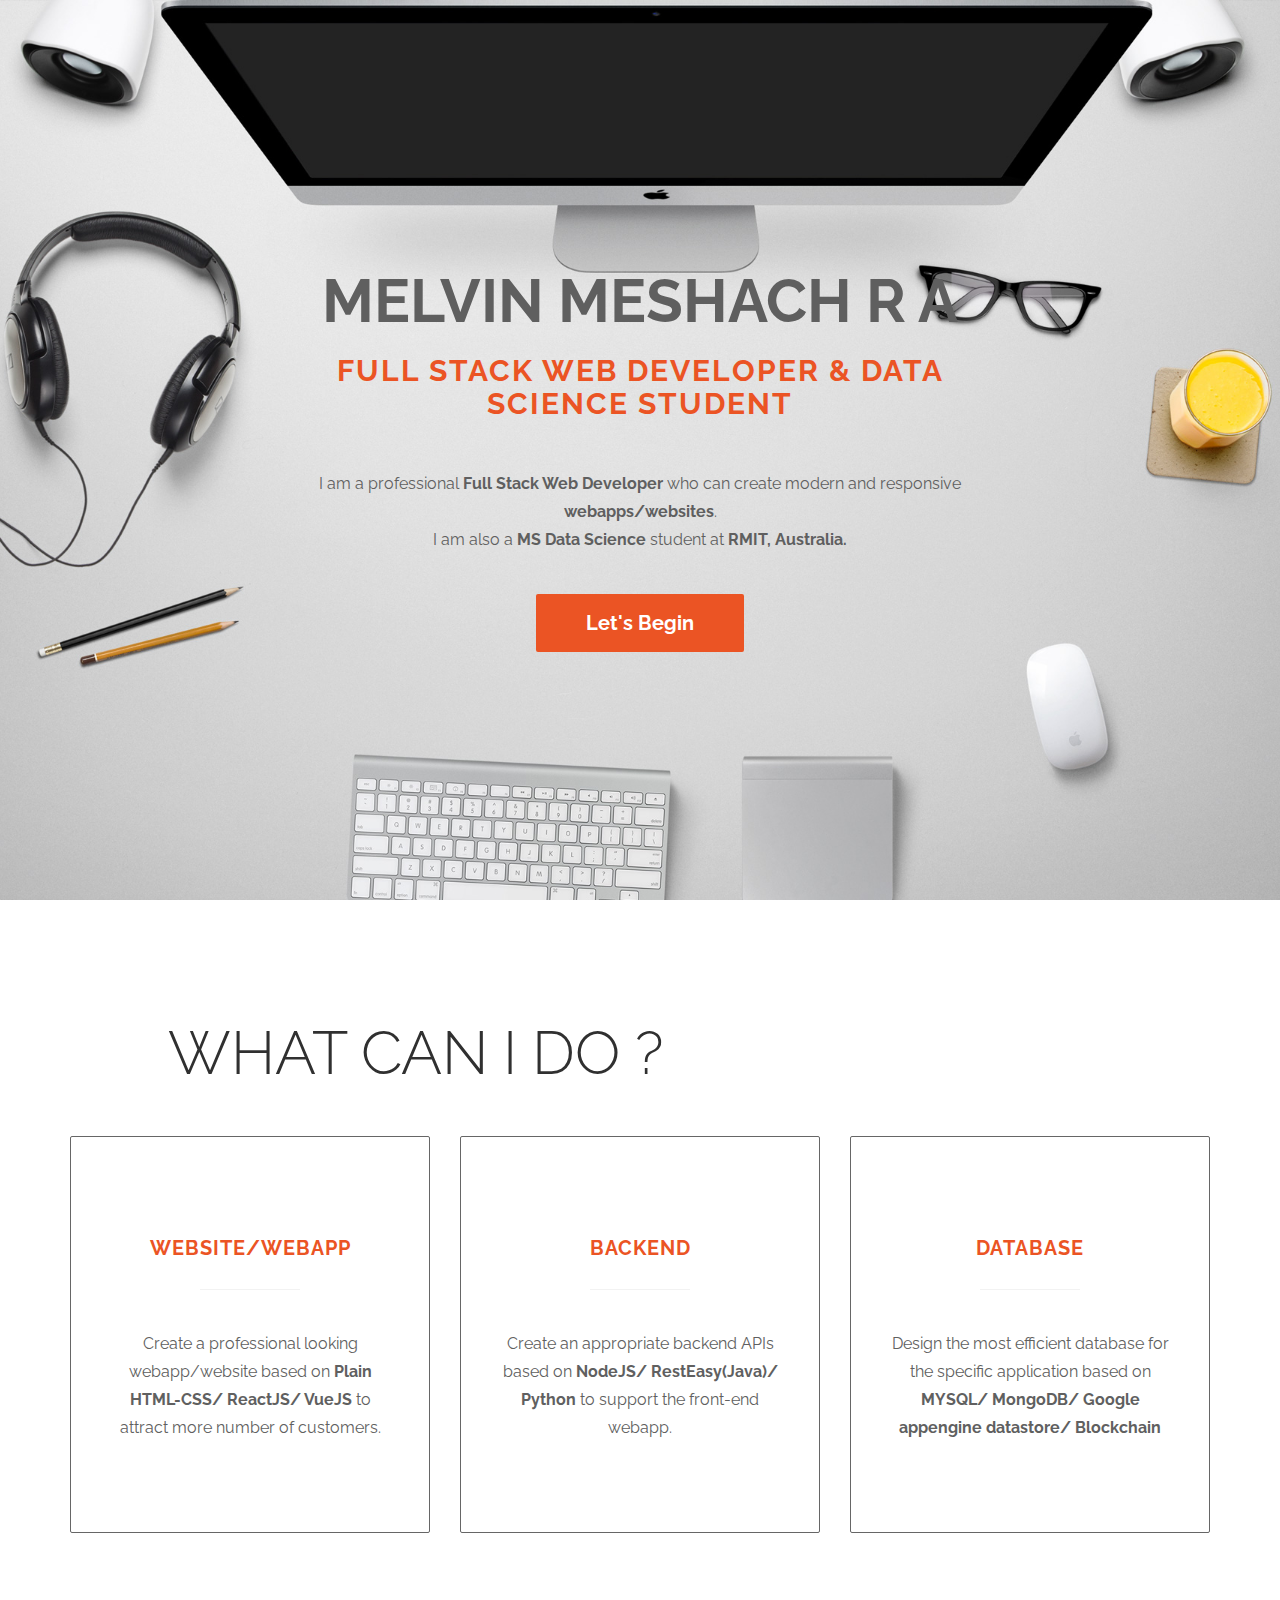
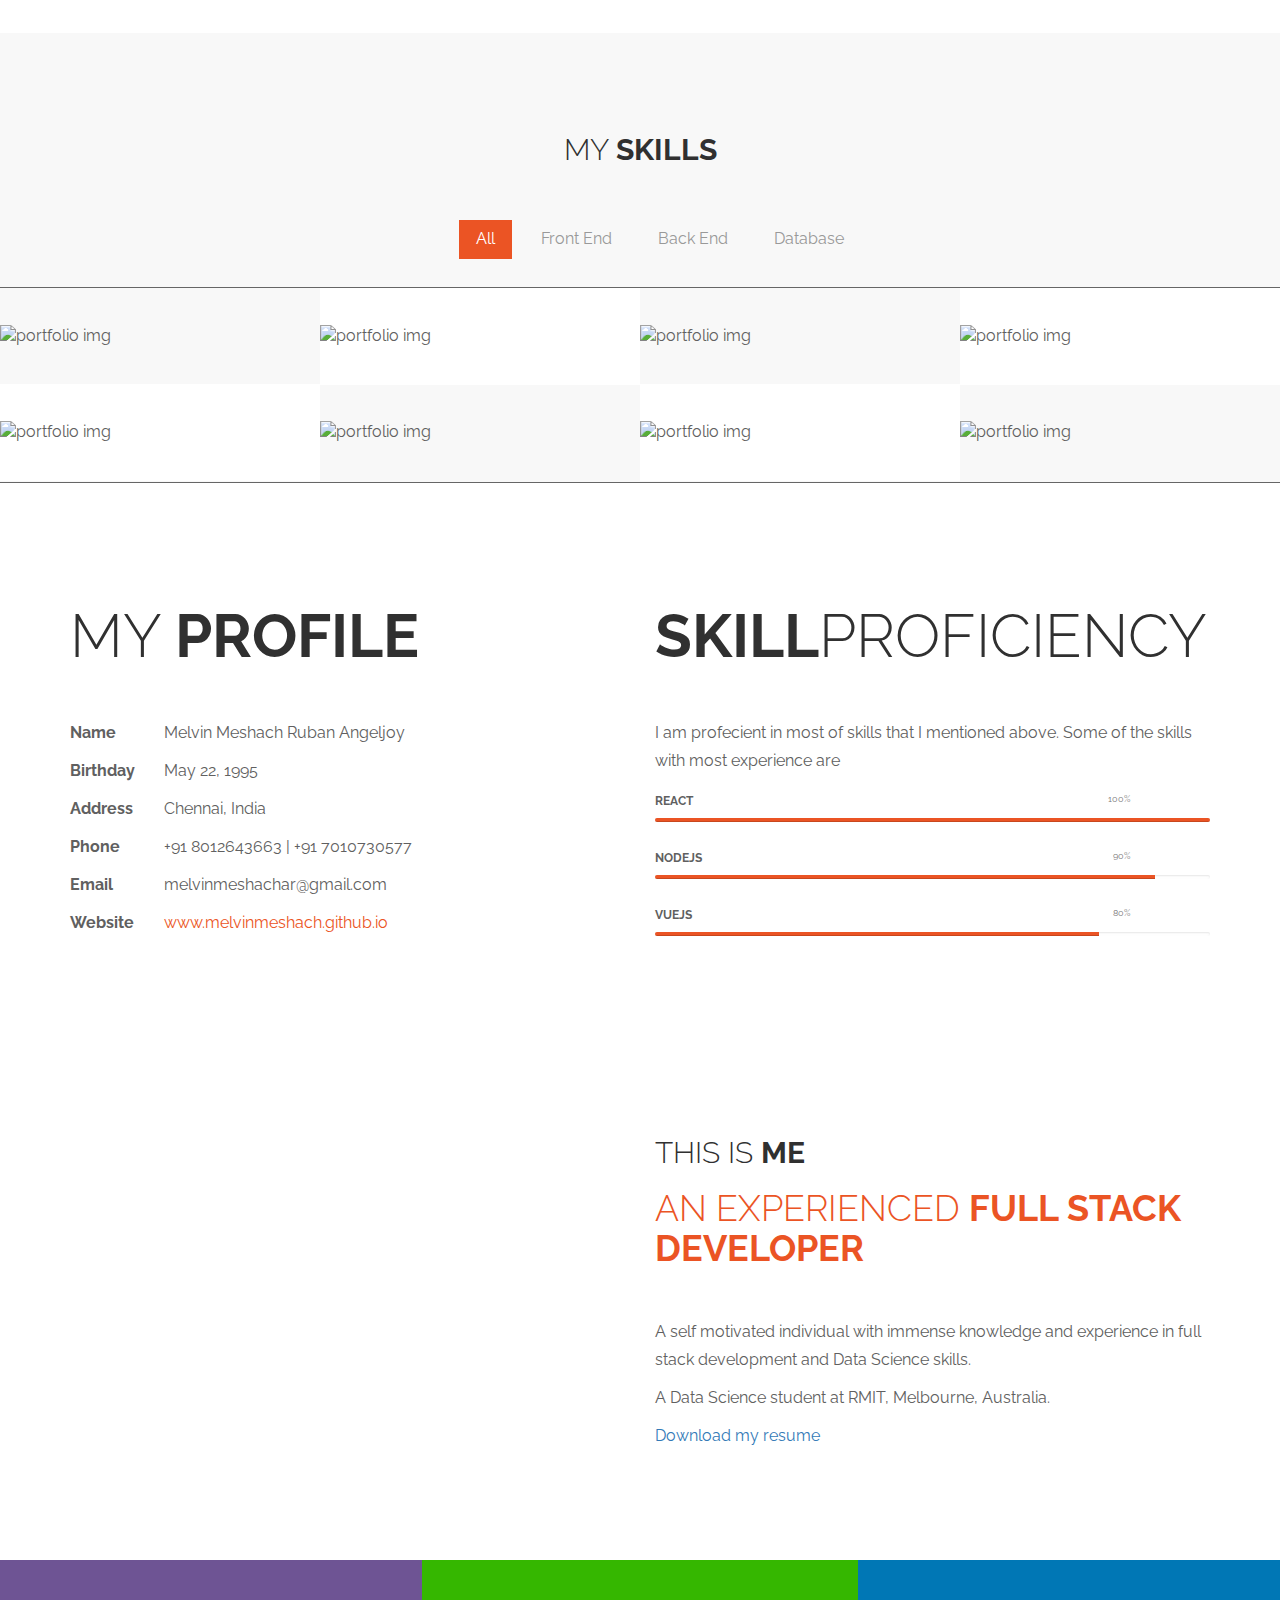
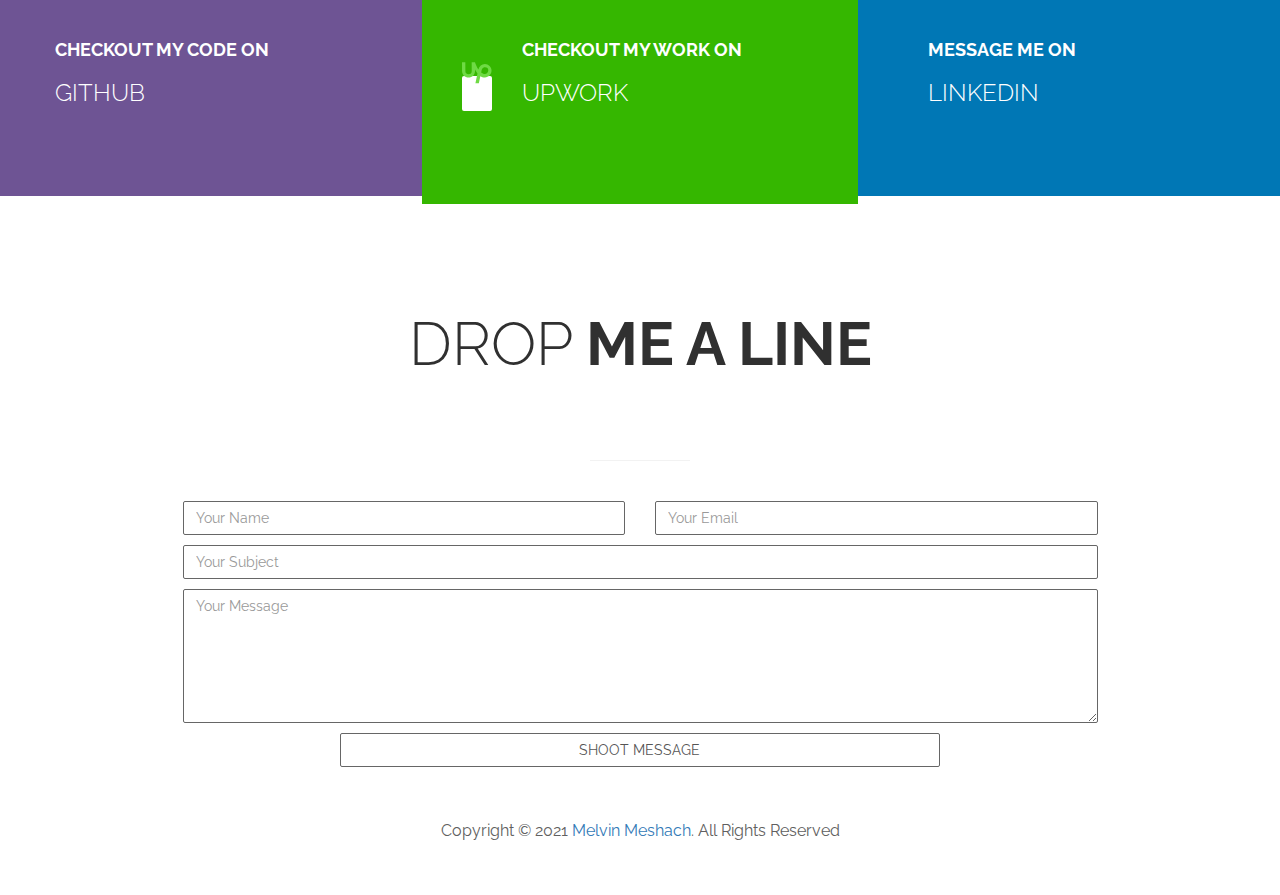
==== commit 08a96c28: "changed wrong website url" ====
--- a/index.html
+++ b/index.html
@@ -217,7 +217,7 @@
 					<p><span class="tm-info-label">Address</span> Chennai, India</p>
 					<p><span class="tm-info-label">Phone</span> +91 8012643663 | +91 7010730577</p>
 					<p><span class="tm-info-label">Email</span> melvinmeshachar@gmail.com</p>
-					<p><span class="tm-info-label">Website</span> <a href="#" class="tm-red-text">www.melvinmeshach.me</a></p>
+					<p><span class="tm-info-label">Website</span> <a href="https://melvinmeshach.github.io" class="tm-red-text">www.melvinmeshach.github.io</a></p>
 				</div>
 				<div class="col-md-6 col-sm-6">
 					<h2 class="title"><strong>Skill</strong>Proficiency</h2>
